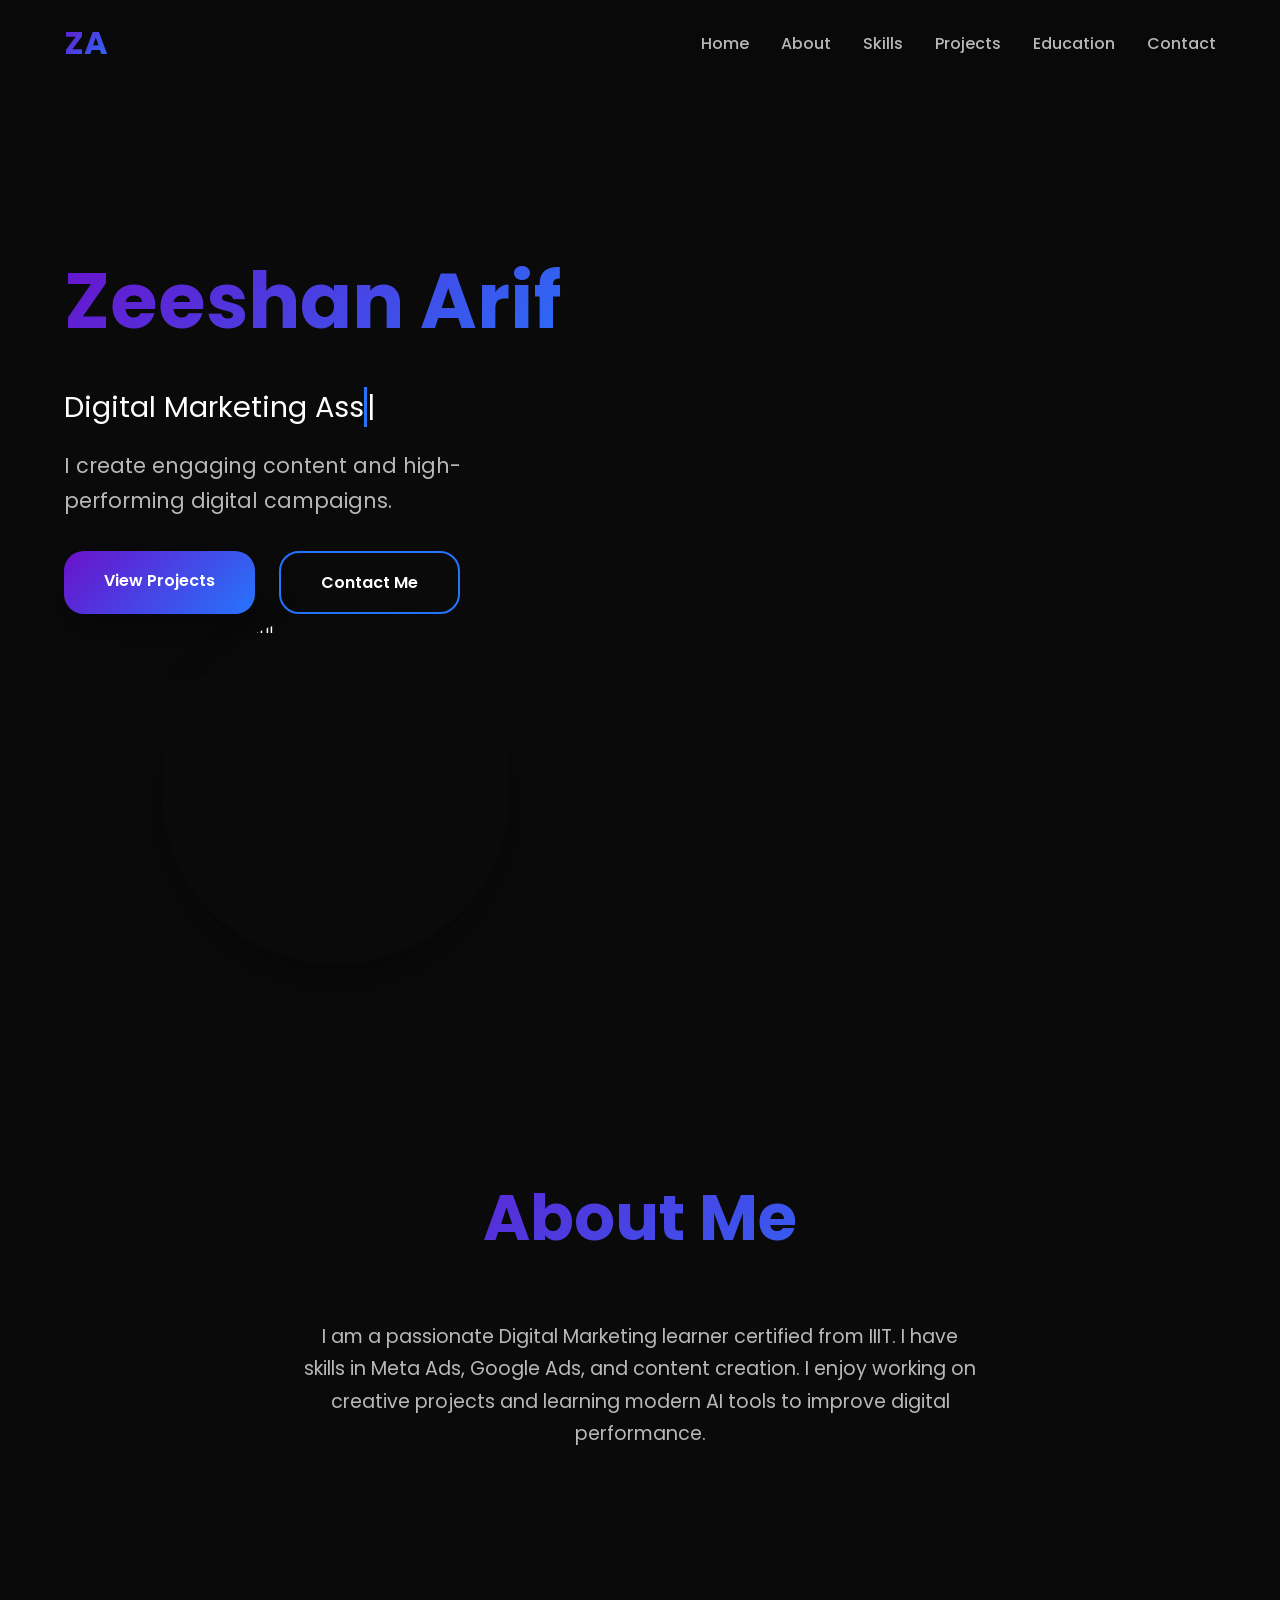
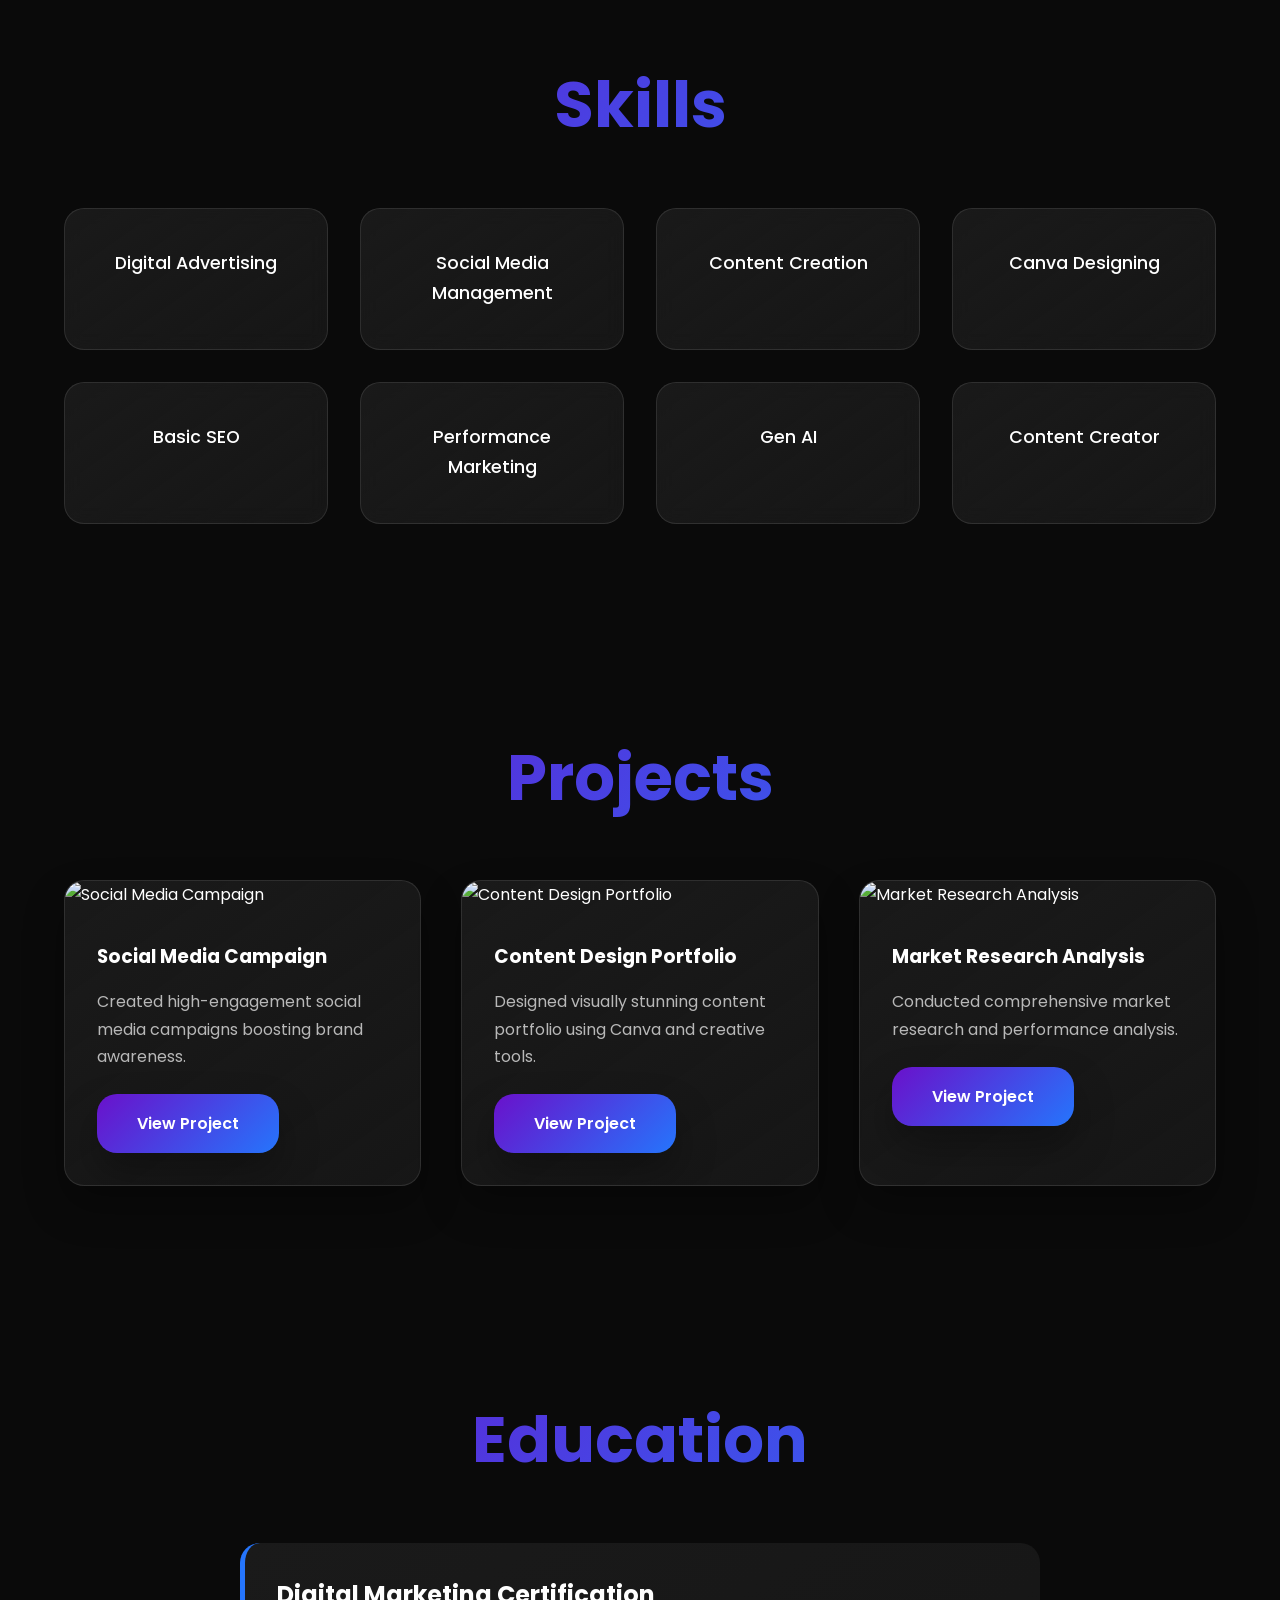
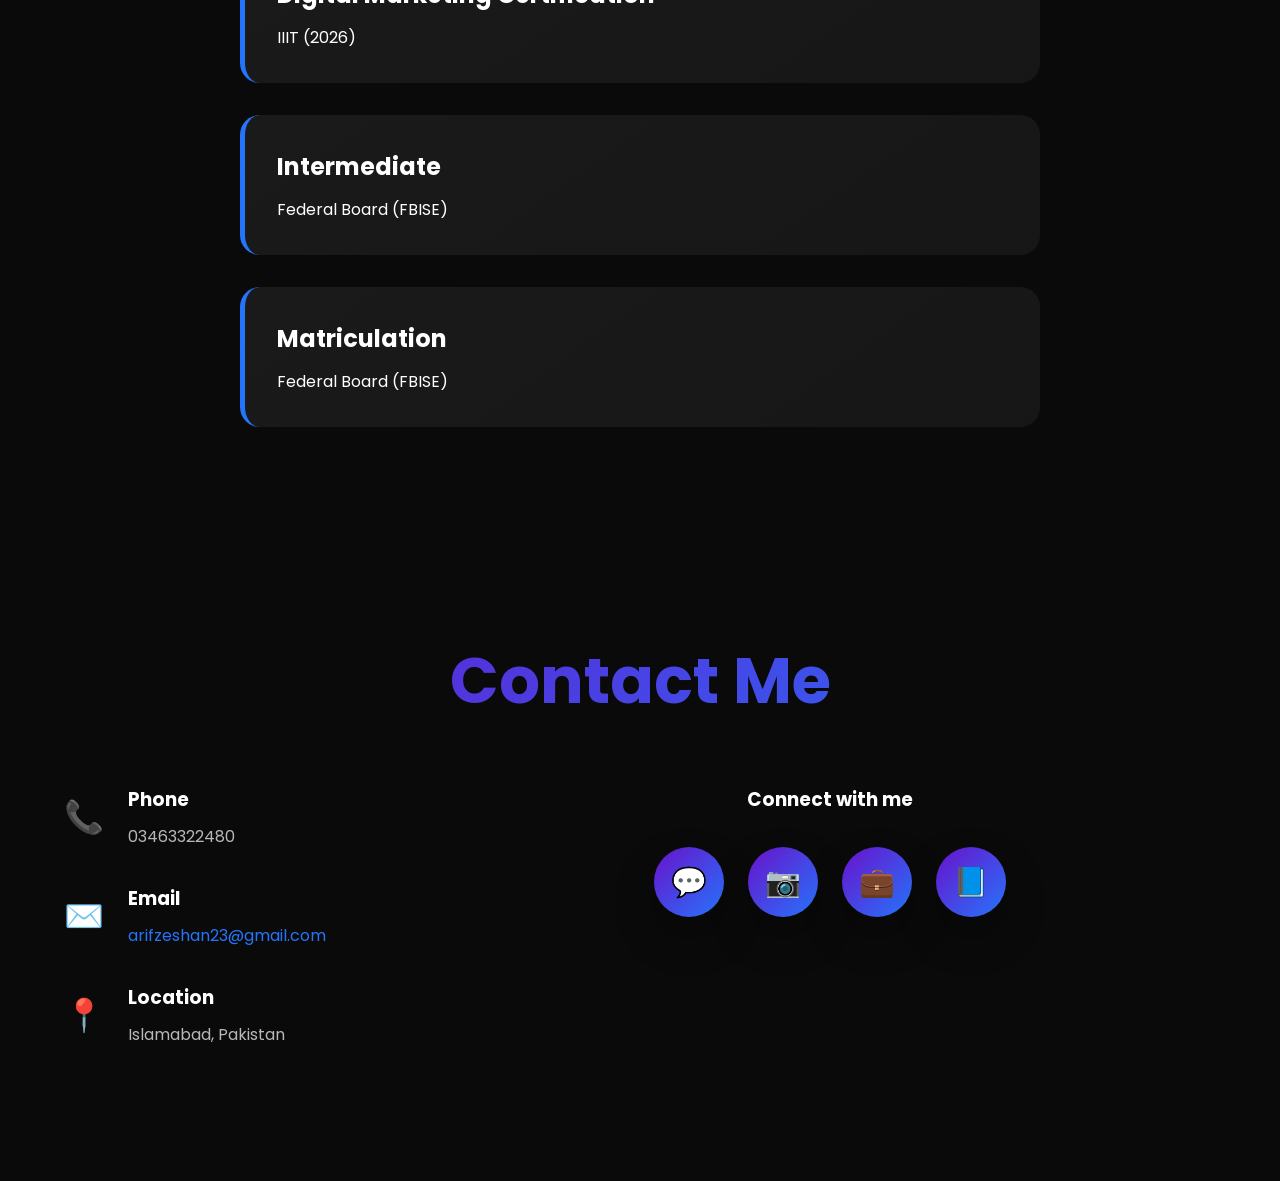
==== index.html @ dc016f08 "zeshan arif" ====
<!DOCTYPE html>
<html lang="en">
<head>
    <meta charset="UTF-8">
    <meta name="viewport" content="width=device-width, initial-scale=1.0">
    <title>Zeeshan Arif - Digital Marketing Associate | Portfolio</title>
    <link rel="stylesheet" href="style.css">
    <link href="https://fonts.googleapis.com/css2?family=Poppins:wght@300;400;500;600;700&amp;display=swap" rel="stylesheet">
</head>
<body>
    <!-- Loading Screen -->
    <div id="loading" class="loading">
        <div class="spinner"></div>
    </div>

    <!-- Scroll to Top Button -->
    <button id="scrollTop" class="scroll-top">
        <svg viewBox="0 0 24 24" fill="none" stroke="currentColor">
            <path d="m18 15-6-6-6 6"/>
        </svg>
    </button>

    <!-- Navbar -->
    <nav class="navbar">
        <div class="nav-container">
            <div class="nav-logo">ZA</div>
            <ul class="nav-menu">
                <li><a href="#hero" class="nav-link active">Home</a></li>
                <li><a href="#about" class="nav-link">About</a></li>
                <li><a href="#skills" class="nav-link">Skills</a></li>
                <li><a href="#projects" class="nav-link">Projects</a></li>
                <li><a href="#education" class="nav-link">Education</a></li>
                <li><a href="#contact" class="nav-link">Contact</a></li>
            </ul>
        </div>
    </nav>

    <!-- Hero Section -->
    <section id="hero" class="hero reveal">
        <div class="hero-container">
            <div class="hero-content">
                <h1 class="hero-title">Zeeshan Arif</h1>
                <p class="hero-subtitle typing"><span class="typed-text"></span><span class="cursor">|</span></p>
                <p class="hero-tagline">I create engaging content and high-performing digital campaigns.</p>
                <div class="hero-buttons">
                    <a href="#projects" class="btn btn-primary">View Projects</a>
                    <a href="#contact" class="btn btn-secondary">Contact Me</a>
                </div>
            </div>
            <div class="hero-image">
                <img src="profile.jpg" alt="Zeeshan Arif">
            </div>
        </div>
    </section>

    <!-- About Section -->
    <section id="about" class="about section reveal">
        <h2 class="section-title">About Me</h2>
        <p class="about-text">
            I am a passionate Digital Marketing learner certified from IIIT. I have skills in Meta Ads, Google Ads, and content creation. 
            I enjoy working on creative projects and learning modern AI tools to improve digital performance.
        </p>
    </section>

    <!-- Skills Section -->
    <section id="skills" class="skills section reveal">
        <h2 class="section-title">Skills</h2>
        <div class="skills-grid">
            <div class="skill-card">Digital Advertising</div>
            <div class="skill-card">Social Media Management</div>
            <div class="skill-card">Content Creation</div>
            <div class="skill-card">Canva Designing</div>
            <div class="skill-card">Basic SEO</div>
            <div class="skill-card">Performance Marketing</div>
            <div class="skill-card">Gen AI</div>
            <div class="skill-card">Content Creator</div>
        </div>
    </section>

    <!-- Projects Section -->
    <section id="projects" class="projects section reveal">
        <h2 class="section-title">Projects</h2>
        <div class="projects-grid">
            <div class="project-card">
                <div class="project-image">
                    <img src="https://images.unsplash.com/photo-1618005182386-a1d2e2b75317?ixlib=rb-4.0.3&amp;auto=format&amp;fit=crop&amp;w=400" alt="Social Media Campaign">
                </div>
                <div class="project-content">
                    <h3>Social Media Campaign</h3>
                    <p>Created high-engagement social media campaigns boosting brand awareness.</p>
                    <a href="#" class="btn btn-primary">View Project</a>
                </div>
            </div>
            <div class="project-card">
                <div class="project-image">
                    <img src="https://images.unsplash.com/photo-1469362102473-8622cfb973cd?ixlib=rb-4.0.3&amp;auto=format&amp;fit=crop&amp;w=400" alt="Content Design Portfolio">
                </div>
                <div class="project-content">
                    <h3>Content Design Portfolio</h3>
                    <p>Designed visually stunning content portfolio using Canva and creative tools.</p>
                    <a href="#" class="btn btn-primary">View Project</a>
                </div>
            </div>
            <div class="project-card">
                <div class="project-image">
                    <img src="https://images.unsplash.com/photo-1559757148-5c350d0d3c56?ixlib=rb-4.0.3&amp;auto=format&amp;fit=crop&amp;w=400" alt="Market Research Analysis">
                </div>
                <div class="project-content">
                    <h3>Market Research Analysis</h3>
                    <p>Conducted comprehensive market research and performance analysis.</p>
                    <a href="#" class="btn btn-primary">View Project</a>
                </div>
            </div>
        </div>
    </section>

    <!-- Education Section -->
    <section id="education" class="education section reveal">
        <h2 class="section-title">Education</h2>
        <div class="education-list">
            <div class="education-item">
                <h3>Digital Marketing Certification</h3>
                <p>IIIT (2026)</p>
            </div>
            <div class="education-item">
                <h3>Intermediate</h3>
                <p>Federal Board (FBISE)</p>
            </div>
            <div class="education-item">
                <h3>Matriculation</h3>
                <p>Federal Board (FBISE)</p>
            </div>
        </div>
    </section>

    <!-- Contact Section -->
    <section id="contact" class="contact section reveal">
        <h2 class="section-title">Contact Me</h2>
        <div class="contact-container">
            <div class="contact-info">
                <div class="contact-item">
                    <span class="icon">📞</span>
                    <div>
                        <h3>Phone</h3>
                        <p>03463322480</p>
                    </div>
                </div>
                <div class="contact-item">
                    <span class="icon">✉️</span>
                    <div>
                        <h3>Email</h3>
                        <p><a href="mailto:arifzeshan23@gmail.com">arifzeshan23@gmail.com</a></p>
                    </div>
                </div>
                <div class="contact-item">
                    <span class="icon">📍</span>
                    <div>
                        <h3>Location</h3>
                        <p>Islamabad, Pakistan</p>
                    </div>
                </div>
            </div>
            <div class="social-links">
                <h3>Connect with me</h3>
                <div class="social-icons">
                    <a href="https://wa.me/923463322480" class="social-icon" target="_blank">💬</a>
                    <a href="https://www.instagram.com/zeeshan_arif_082/" class="social-icon" target="_blank">📷</a>
                    <a href="https://www.linkedin.com/in/zeeshan-arif-75b2443a9/" class="social-icon" target="_blank">💼</a>
                    <a href="https://www.facebook.com/" class="social-icon" target="_blank">📘</a>
                </div>
            </div>
        </div>
    </section>

    <script src="script.js"></script>
</body>
</html>
---- style.css ----
/* style.css - Modern Portfolio Styles */

/* CSS Variables */
:root {
  --primary-gradient: linear-gradient(135deg, #6a11cb 0%, #2575fc 100%);
  --secondary-gradient: linear-gradient(135deg, #667eea 0%, #764ba2 100%);
  --dark-bg: #0a0a0a;
  --light-bg: #1a1a1a;
  --text-primary: #ffffff;
  --text-secondary: #b8b8b8;
  --accent: #2575fc;
  --shadow: 0 20px 40px rgba(0,0,0,0.3);
  --shadow-hover: 0 30px 60px rgba(0,0,0,0.4);
  --border-radius: 20px;
  --transition: all 0.4s cubic-bezier(0.175, 0.885, 0.32, 1.275);
}

/* Reset & Base */
* {
  margin: 0;
  padding: 0;
  box-sizing: border-box;
}

body {
  font-family: 'Poppins', sans-serif;
  background: var(--dark-bg);
  color: var(--text-primary);
  line-height: 1.7;
  overflow-x: hidden;
}

section {
  padding: 100px 5%;
  max-width: 1400px;
  margin: 0 auto;
}

.section-title {
  font-size: clamp(2.5rem, 5vw, 4rem);
  text-align: center;
  margin-bottom: 3rem;
  background: var(--primary-gradient);
  -webkit-background-clip: text;
  -webkit-text-fill-color: transparent;
  background-clip: text;
}

/* Loading Screen */
.loading {
  position: fixed;
  top: 0;
  left: 0;
  width: 100%;
  height: 100vh;
  background: var(--primary-gradient);
  display: flex;
  align-items: center;
  justify-content: center;
  z-index: 9999;
  transition: opacity 0.8s ease, visibility 0.8s ease;
}

.spinner {
  width: 60px;
  height: 60px;
  border: 4px solid rgba(255,255,255,0.3);
  border-top: 4px solid var(--text-primary);
  border-radius: 50%;
  animation: spin 1s linear infinite;
}

@keyframes spin {
  0% { transform: rotate(0deg); }
  100% { transform: rotate(360deg); }
}

/* Scroll Top Button */
.scroll-top {
  position: fixed;
  bottom: 30px;
  right: 30px;
  width: 60px;
  height: 60px;
  background: var(--primary-gradient);
  border: none;
  border-radius: 50%;
  color: white;
  font-size: 1.2rem;
  cursor: pointer;
  opacity: 0;
  visibility: hidden;
  transition: var(--transition);
  z-index: 1000;
  box-shadow: var(--shadow);
}

.scroll-top.show {
  opacity: 1;
  visibility: visible;
}

.scroll-top:hover {
  transform: translateY(-5px) scale(1.1);
  box-shadow: var(--shadow-hover);
}

/* Navbar */
.navbar {
  position: sticky;
  top: 0;
  background: rgba(10,10,10,0.95);
  backdrop-filter: blur(20px);
  z-index: 1000;
  padding: 1rem 5%;
  transition: var(--transition);
}

.nav-container {
  max-width: 1400px;
  margin: 0 auto;
  display: flex;
  justify-content: space-between;
  align-items: center;
}

.nav-logo {
  font-size: 2rem;
  font-weight: 700;
  background: var(--primary-gradient);
  -webkit-background-clip: text;
  -webkit-text-fill-color: transparent;
  background-clip: text;
}

.nav-menu {
  display: flex;
  list-style: none;
  gap: 2rem;
}

.nav-link {
  color: var(--text-secondary);
  text-decoration: none;
  font-weight: 500;
  position: relative;
  transition: var(--transition);
  padding-bottom: 0.5rem;
}

.nav-link:hover,
.nav-link.active {
  color: var(--text-primary);
}

.nav-link.active::after,
.nav-link:hover::after {
  content: '';
  position: absolute;
  bottom: 0;
  left: 0;
  width: 100%;
  height: 3px;
  background: var(--primary-gradient);
}

/* Hero Section */
.hero {
  min-height: 100vh;
  display: grid;
  grid-template-columns: 1fr 1fr;
  gap: 4rem;
  align-items: center;
  padding: 150px 5% 100px;
}

.hero-content h1 {
  font-size: clamp(3rem, 6vw, 5rem);
  margin-bottom: 1rem;
  background: var(--primary-gradient);
  -webkit-background-clip: text;
  -webkit-text-fill-color: transparent;
  background-clip: text;
}

.hero-subtitle {
  font-size: clamp(1.2rem, 3vw, 1.8rem);
  margin-bottom: 1rem;
  font-weight: 400;
  min-height: 2.5rem;
  overflow: hidden;
}

.typed-text {
  border-right: 3px solid var(--accent);
}

.cursor {
  animation: blink 1s infinite;
}

@keyframes blink {
  0%, 50% { opacity: 1; }
  51%, 100% { opacity: 0; }
}

@keyframes typing {
  from { width: 0; }
  to { width: 100%; }
}

.hero-tagline {
  font-size: 1.3rem;
  color: var(--text-secondary);
  margin-bottom: 2rem;
  max-width: 500px;
}

.hero-buttons {
  display: flex;
  gap: 1.5rem;
  flex-wrap: wrap;
}

.btn {
  padding: 1rem 2.5rem;
  text-decoration: none;
  border-radius: var(--border-radius);
  font-weight: 600;
  transition: var(--transition);
  display: inline-block;
  text-align: center;
}

.btn-primary {
  background: var(--primary-gradient);
  color: white;
  box-shadow: var(--shadow);
}

.btn-secondary {
  background: transparent;
  color: var(--text-primary);
  border: 2px solid var(--accent);
}

.btn:hover {
  transform: translateY(-3px);
  box-shadow: var(--shadow-hover);
}

.hero-image {
  display: flex;
  justify-content: center;
}

.hero-image img {
  width: 350px;
  height: 350px;
  object-fit: cover;
  border-radius: 50%;
  box-shadow: var(--shadow);
  animation: float 6s ease-in-out infinite;
}

@keyframes float {
  0%, 100% { transform: translateY(0px); }
  50% { transform: translateY(-20px); }
}

/* About */
.about {
  text-align: center;
  max-width: 800px;
  margin: 0 auto;
}

.about-text {
  font-size: 1.2rem;
  color: var(--text-secondary);
}

/* Skills */
.skills-grid {
  display: grid;
  grid-template-columns: repeat(auto-fit, minmax(250px, 1fr));
  gap: 2rem;
  margin-top: 3rem;
}

.skill-card {
  background: linear-gradient(145deg, var(--light-bg), rgba(255,255,255,0.05));
  padding: 2.5rem 2rem;
  text-align: center;
  border-radius: var(--border-radius);
  backdrop-filter: blur(10px);
  border: 1px solid rgba(255,255,255,0.1);
  transition: var(--transition);
  font-size: 1.1rem;
  font-weight: 500;
}

.skill-card:hover {
  transform: translateY(-10px) scale(1.05);
  background: var(--primary-gradient);
  color: white;
  box-shadow: var(--shadow-hover);
}

/* Projects */
.projects-grid {
  display: grid;
  grid-template-columns: repeat(auto-fit, minmax(350px, 1fr));
  gap: 2.5rem;
  margin-top: 3rem;
}

.project-card {
  background: linear-gradient(145deg, var(--light-bg), rgba(255,255,255,0.05));
  border-radius: var(--border-radius);
  overflow: hidden;
  box-shadow: var(--shadow);
  transition: var(--transition);
  border: 1px solid rgba(255,255,255,0.1);
}

.project-card:hover {
  transform: translateY(-15px);
  box-shadow: var(--shadow-hover);
}

.project-image img {
  width: 100%;
  height: 250px;
  object-fit: cover;
  transition: var(--transition);
}

.project-card:hover .project-image img {
  transform: scale(1.1);
}

.project-content {
  padding: 2rem;
}

.project-content h3 {
  margin-bottom: 1rem;
  color: var(--text-primary);
}

.project-content p {
  color: var(--text-secondary);
  margin-bottom: 1.5rem;
}

/* Education */
.education-list {
  max-width: 800px;
  margin: 3rem auto 0;
  display: grid;
  gap: 2rem;
}

.education-item {
  background: linear-gradient(145deg, var(--light-bg), rgba(255,255,255,0.05));
  padding: 2rem;
  border-radius: var(--border-radius);
  border-left: 5px solid var(--accent);
  transition: var(--transition);
}

.education-item:hover {
  transform: translateX(20px);
  box-shadow: var(--shadow);
}

.education-item h3 {
  font-size: 1.5rem;
  margin-bottom: 0.5rem;
}

/* Contact */
.contact-container {
  display: grid;
  grid-template-columns: 1fr 1fr;
  gap: 4rem;
  margin-top: 3rem;
  max-width: 1000px;
}

.contact-item {
  display: flex;
  gap: 1.5rem;
  margin-bottom: 2rem;
  align-items: center;
}

.contact-item .icon {
  font-size: 2rem;
}

.contact-item h3 {
  margin-bottom: 0.5rem;
  color: var(--text-primary);
}

.contact-item p {
  color: var(--text-secondary);
}

.contact-item a {
  color: var(--accent);
  text-decoration: none;
}

.social-links h3 {
  margin-bottom: 2rem;
  text-align: center;
}

.social-icons {
  display: flex;
  gap: 1.5rem;
  justify-content: center;
  flex-wrap: wrap;
}

.social-icon {
  width: 70px;
  height: 70px;
  background: var(--primary-gradient);
  border-radius: 50%;
  display: flex;
  align-items: center;
  justify-content: center;
  font-size: 1.8rem;
  text-decoration: none;
  color: white;
  transition: var(--transition);
  box-shadow: var(--shadow);
}

.social-icon:hover {
  transform: translateY(-8px) rotate(10deg) scale(1.1);
  box-shadow: var(--shadow-hover);
}

/* Reveal Animation */
.reveal {
  opacity: 0;
  transform: translateY(50px);
  transition: var(--transition);
}

.reveal.active {
  opacity: 1;
  transform: translateY(0);
}

/* Responsive Design */
@media (max-width: 1024px) {
  .hero {
    grid-template-columns: 1fr;
    text-align: center;
  }
  
  .hero-image img {
    width: 300px;
    height: 300px;
  }
}

@media (max-width: 768px) {
  section {
    padding: 80px 5%;
  }
  
  .navbar {
    padding: 1rem;
  }
  
  .nav-menu {
    gap: 1rem;
  }
  
  .hero-buttons {
    flex-direction: column;
    align-items: center;
  }
  
  .contact-container {
    grid-template-columns: 1fr;
    gap: 2rem;
  }
}

@media (max-width: 480px) {
  .nav-menu {
    flex-direction: column;
    gap: 1rem;
    position: absolute;
    top: 100%;
    left: 0;
    width: 100%;
    background: var(--dark-bg);
    padding: 1rem;
    display: none;
  }
  
  /* Add hamburger toggle in JS if needed */
}
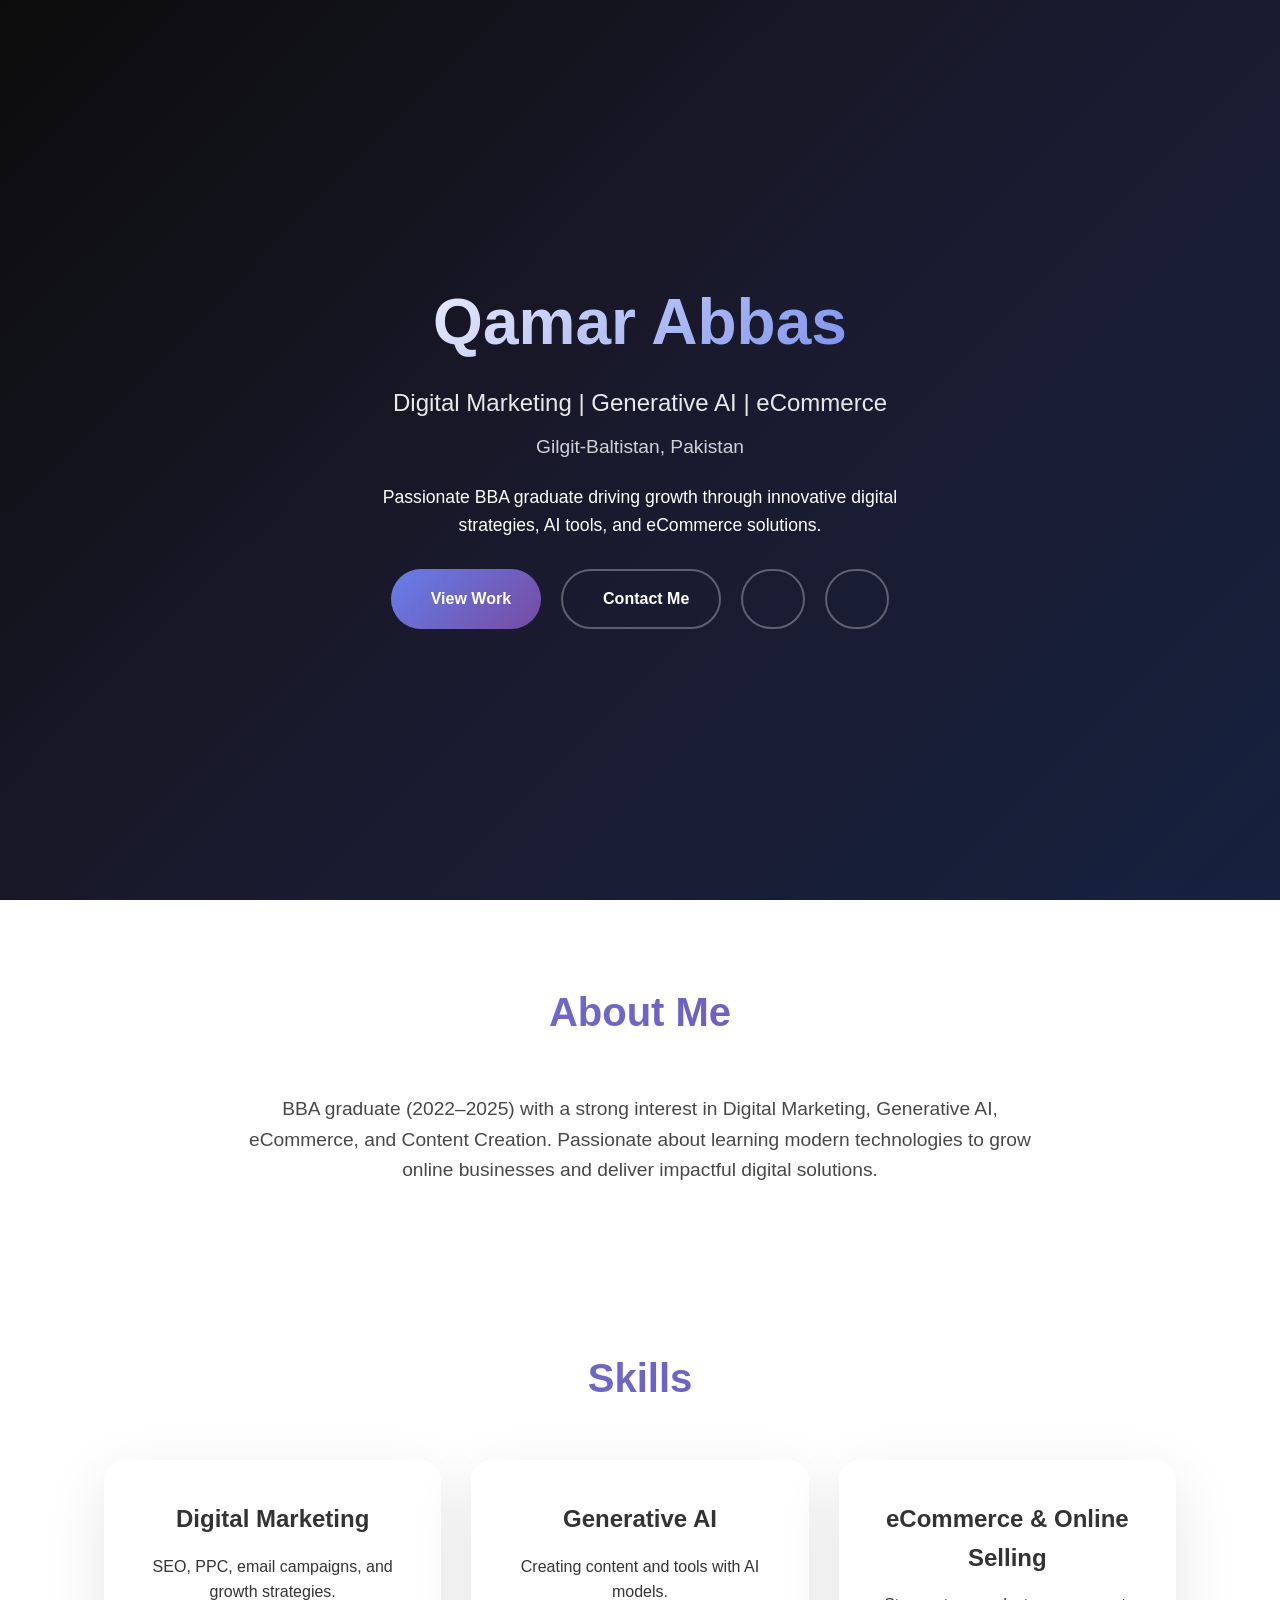
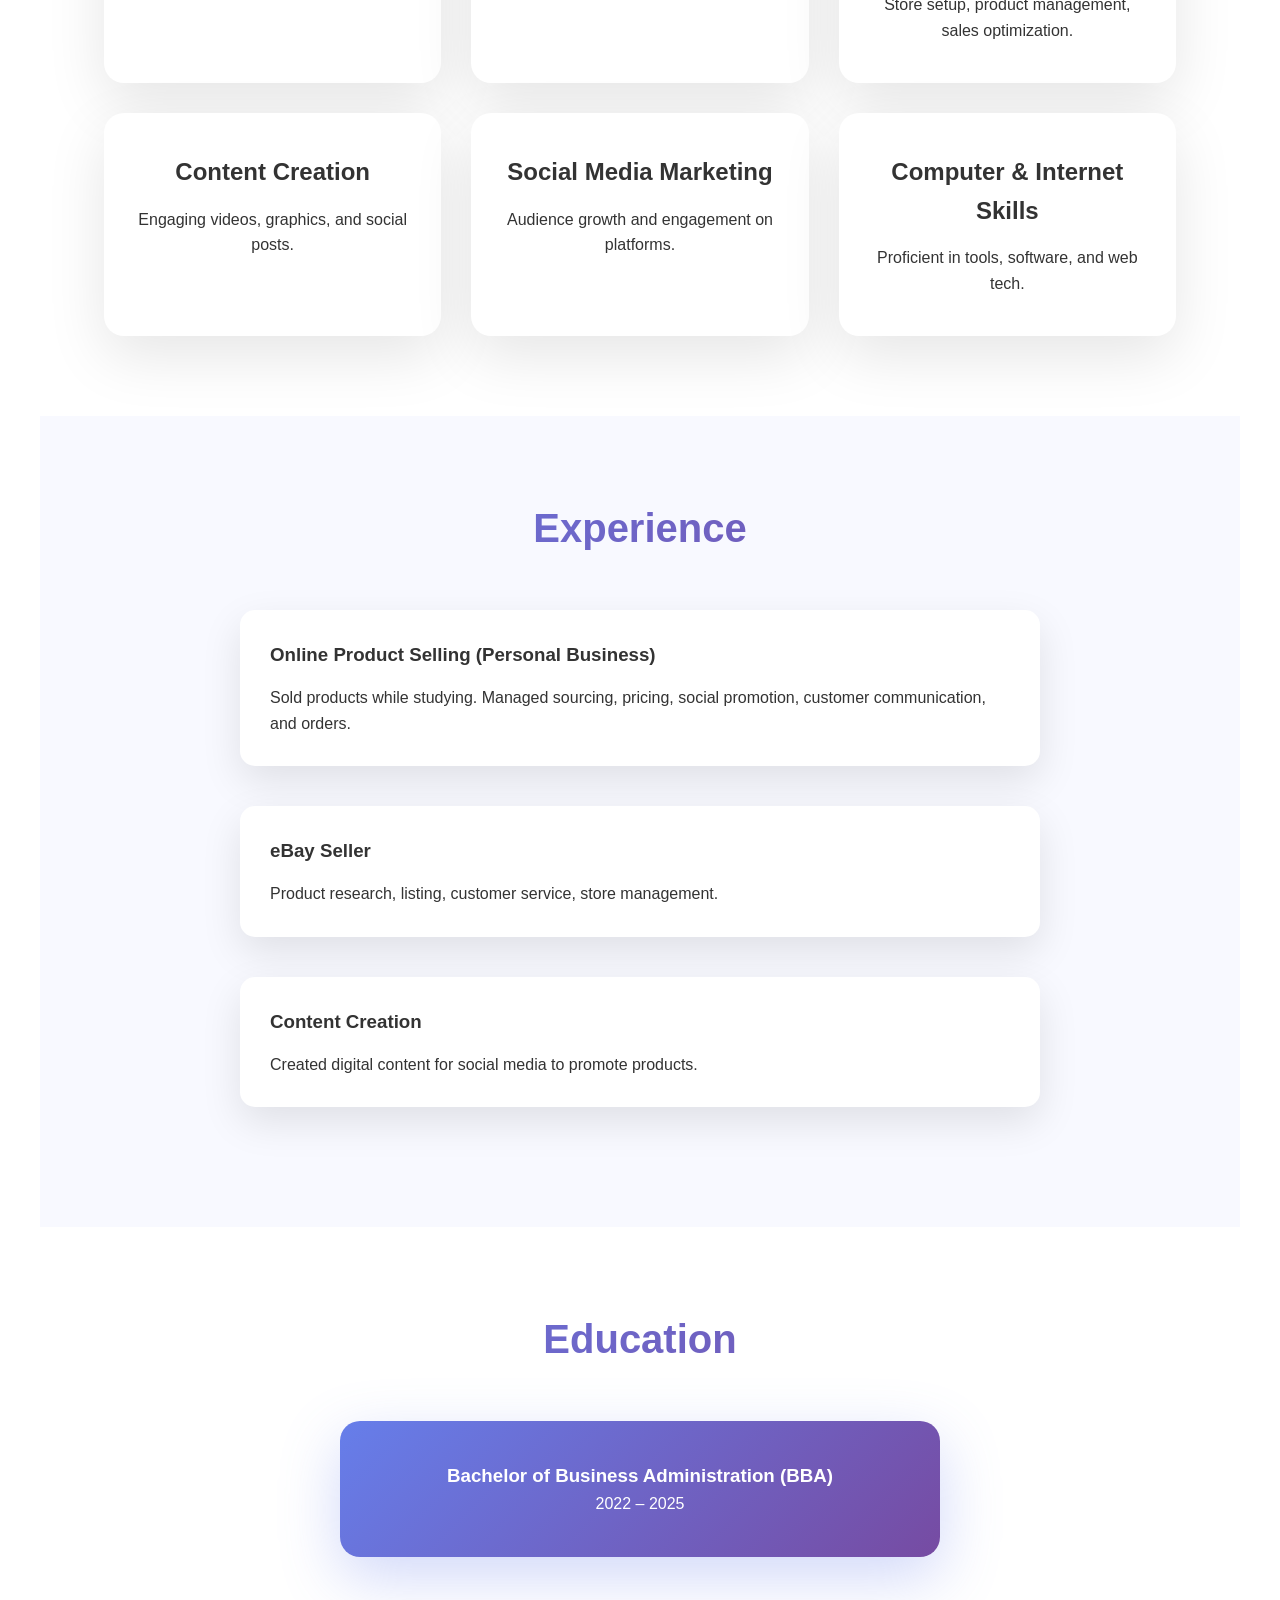
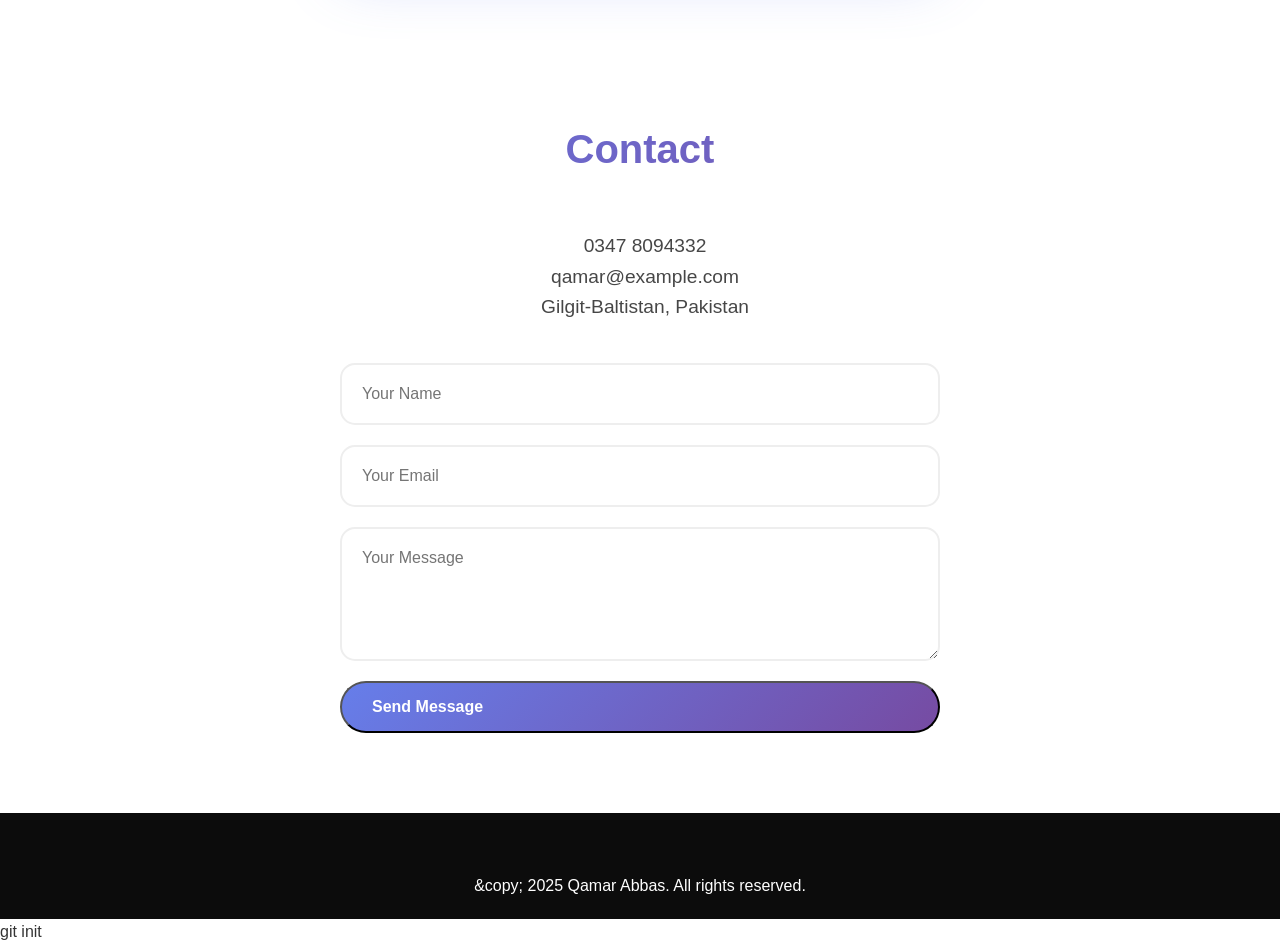
==== commit 6271f62d: "qamar" ====
--- a/index.html
+++ b/index.html
@@ -1,178 +1,143 @@
 <!DOCTYPE html>
-<html lang="en">
-<head>
-    <meta charset="UTF-8">
+<!-- saved from url=(0087)file:///C:/Users/lenovo/Documents/Python%20Programing%202/blackbox/portfolio/index.html -->
+<html lang="en"><head><meta http-equiv="Content-Type" content="text/html; charset=UTF-8">
+    
     <meta name="viewport" content="width=device-width, initial-scale=1.0">
-    <title>Zeeshan Arif - Digital Marketing Associate | Portfolio</title>
-    <link rel="stylesheet" href="style.css">
-    <link href="https://fonts.googleapis.com/css2?family=Poppins:wght@300;400;500;600;700&amp;display=swap" rel="stylesheet">
-</head>
-<body>
-    <!-- Loading Screen -->
-    <div id="loading" class="loading">
-        <div class="spinner"></div>
-    </div>
+    <title>Qamar Abbas - Digital Marketing | Generative AI | eCommerce</title>
+    <link rel="stylesheet" href="./1 portfolio_files/all.min.css">
+    <link rel="stylesheet" href="./1 portfolio_files/styles.css">
+    <link href="styles.css" rel="stylesheet">
+<style>
+.dark-mode {
+    background: #0a0a0a;
+    color: #e0e0e0;
+}
+.dark-mode .section {
+    background: #111;
+}
+.dark-mode .skill-card,
+.dark-mode .timeline-item {
+    background: #1a1a1a;
+    color: #e0e0e0;
+}
+</style></head>
+<body class="">
+    <!-- Hero Section -->
+    <section id="hero" class="hero">
+        <div class="hero-content" style="opacity: 1;">
+            <h1 class="hero-title">Qamar Abbas</h1>
+            <p class="hero-subtitle">Digital Marketing | Generative AI | eCommerce</p>
+            <p class="hero-location"><i class="fas fa-map-marker-alt"></i> Gilgit-Baltistan, Pakistan</p>
+            <p class="hero-intro">Passionate BBA graduate driving growth through innovative digital strategies, AI tools, and eCommerce solutions.</p>
+            <div class="hero-buttons">
+                <a href="file:///C:/Users/lenovo/Documents/Python%20Programing%202/blackbox/portfolio/index.html#work" class="btn btn-primary"><i class="fas fa-briefcase"></i> View Work</a>
+                <a href="file:///C:/Users/lenovo/Documents/Python%20Programing%202/blackbox/portfolio/index.html#contact" class="btn btn-secondary"><i class="fas fa-envelope"></i> Contact Me</a>
+            <button class="btn btn-secondary theme-toggle"><i class="fas fa-moon"></i></button></div>
+        </div>
+        <div class="hero-bg" style="transform: translateY(1203.67px);"></div>
+    </section>
 
-    <!-- Scroll to Top Button -->
-    <button id="scrollTop" class="scroll-top">
-        <svg viewBox="0 0 24 24" fill="none" stroke="currentColor">
-            <path d="m18 15-6-6-6 6"/>
-        </svg>
-    </button>
+    <!-- About Section -->
+    <section id="about" class="section">
+        <h2 class="section-title">About Me</h2>
+        <p class="about-text">
+            BBA graduate (2022–2025) with a strong interest in Digital Marketing, Generative AI, eCommerce, and Content Creation. 
+            Passionate about learning modern technologies to grow online businesses and deliver impactful digital solutions.
+        </p>
+    </section>
 
-    <!-- Navbar -->
-    <nav class="navbar">
-        <div class="nav-container">
-            <div class="nav-logo">ZA</div>
-            <ul class="nav-menu">
-                <li><a href="#hero" class="nav-link active">Home</a></li>
-                <li><a href="#about" class="nav-link">About</a></li>
-                <li><a href="#skills" class="nav-link">Skills</a></li>
-                <li><a href="#projects" class="nav-link">Projects</a></li>
-                <li><a href="#education" class="nav-link">Education</a></li>
-                <li><a href="#contact" class="nav-link">Contact</a></li>
-            </ul>
-        </div>
-    </nav>
-
-    <!-- Hero Section -->
-    <section id="hero" class="hero reveal">
-        <div class="hero-container">
-            <div class="hero-content">
-                <h1 class="hero-title">Zeeshan Arif</h1>
-                <p class="hero-subtitle typing"><span class="typed-text"></span><span class="cursor">|</span></p>
-                <p class="hero-tagline">I create engaging content and high-performing digital campaigns.</p>
-                <div class="hero-buttons">
-                    <a href="#projects" class="btn btn-primary">View Projects</a>
-                    <a href="#contact" class="btn btn-secondary">Contact Me</a>
-                </div>
+    <!-- Skills Section -->
+    <section id="skills" class="section">
+        <h2 class="section-title">Skills</h2>
+        <div class="skills-grid">
+            <div class="skill-card" style="opacity: 1; transform: translateY(0px); transition: opacity 0.6s, transform 0.6s;">
+                <i class="fas fa-bullhorn"></i>
+                <h3>Digital Marketing</h3>
+                <p>SEO, PPC, email campaigns, and growth strategies.</p>
             </div>
-            <div class="hero-image">
-                <img src="profile.jpg" alt="Zeeshan Arif">
+            <div class="skill-card" style="opacity: 1; transform: translateY(0px); transition: opacity 0.6s, transform 0.6s;">
+                <i class="fas fa-robot"></i>
+                <h3>Generative AI</h3>
+                <p>Creating content and tools with AI models.</p>
+            </div>
+            <div class="skill-card" style="opacity: 1; transform: translateY(0px); transition: opacity 0.6s, transform 0.6s;">
+                <i class="fas fa-shopping-cart"></i>
+                <h3>eCommerce &amp; Online Selling</h3>
+                <p>Store setup, product management, sales optimization.</p>
+            </div>
+            <div class="skill-card" style="opacity: 1; transform: translateY(0px); transition: opacity 0.6s, transform 0.6s;">
+                <i class="fas fa-pen-fancy"></i>
+                <h3>Content Creation</h3>
+                <p>Engaging videos, graphics, and social posts.</p>
+            </div>
+            <div class="skill-card" style="opacity: 1; transform: translateY(0px); transition: opacity 0.6s, transform 0.6s;">
+                <i class="fas fa-share-alt"></i>
+                <h3>Social Media Marketing</h3>
+                <p>Audience growth and engagement on platforms.</p>
+            </div>
+            <div class="skill-card" style="opacity: 1; transform: translateY(0px); transition: opacity 0.6s, transform 0.6s;">
+                <i class="fas fa-laptop"></i>
+                <h3>Computer &amp; Internet Skills</h3>
+                <p>Proficient in tools, software, and web tech.</p>
             </div>
         </div>
     </section>
 
-    <!-- About Section -->
-    <section id="about" class="about section reveal">
-        <h2 class="section-title">About Me</h2>
-        <p class="about-text">
-            I am a passionate Digital Marketing learner certified from IIIT. I have skills in Meta Ads, Google Ads, and content creation. 
-            I enjoy working on creative projects and learning modern AI tools to improve digital performance.
-        </p>
-    </section>
-
-    <!-- Skills Section -->
-    <section id="skills" class="skills section reveal">
-        <h2 class="section-title">Skills</h2>
-        <div class="skills-grid">
-            <div class="skill-card">Digital Advertising</div>
-            <div class="skill-card">Social Media Management</div>
-            <div class="skill-card">Content Creation</div>
-            <div class="skill-card">Canva Designing</div>
-            <div class="skill-card">Basic SEO</div>
-            <div class="skill-card">Performance Marketing</div>
-            <div class="skill-card">Gen AI</div>
-            <div class="skill-card">Content Creator</div>
-        </div>
-    </section>
-
-    <!-- Projects Section -->
-    <section id="projects" class="projects section reveal">
-        <h2 class="section-title">Projects</h2>
-        <div class="projects-grid">
-            <div class="project-card">
-                <div class="project-image">
-                    <img src="https://images.unsplash.com/photo-1618005182386-a1d2e2b75317?ixlib=rb-4.0.3&amp;auto=format&amp;fit=crop&amp;w=400" alt="Social Media Campaign">
-                </div>
-                <div class="project-content">
-                    <h3>Social Media Campaign</h3>
-                    <p>Created high-engagement social media campaigns boosting brand awareness.</p>
-                    <a href="#" class="btn btn-primary">View Project</a>
-                </div>
+    <!-- Experience Section -->
+    <section id="work" class="section">
+        <h2 class="section-title">Experience</h2>
+        <div class="timeline">
+            <div class="timeline-item" style="opacity: 1; transform: translateY(0px); transition: opacity 0.6s, transform 0.6s;">
+                <h3>Online Product Selling (Personal Business)</h3>
+                <p>Sold products while studying. Managed sourcing, pricing, social promotion, customer communication, and orders.</p>
             </div>
-            <div class="project-card">
-                <div class="project-image">
-                    <img src="https://images.unsplash.com/photo-1469362102473-8622cfb973cd?ixlib=rb-4.0.3&amp;auto=format&amp;fit=crop&amp;w=400" alt="Content Design Portfolio">
-                </div>
-                <div class="project-content">
-                    <h3>Content Design Portfolio</h3>
-                    <p>Designed visually stunning content portfolio using Canva and creative tools.</p>
-                    <a href="#" class="btn btn-primary">View Project</a>
-                </div>
+            <div class="timeline-item" style="opacity: 1; transform: translateY(0px); transition: opacity 0.6s, transform 0.6s;">
+                <h3>eBay Seller</h3>
+                <p>Product research, listing, customer service, store management.</p>
             </div>
-            <div class="project-card">
-                <div class="project-image">
-                    <img src="https://images.unsplash.com/photo-1559757148-5c350d0d3c56?ixlib=rb-4.0.3&amp;auto=format&amp;fit=crop&amp;w=400" alt="Market Research Analysis">
-                </div>
-                <div class="project-content">
-                    <h3>Market Research Analysis</h3>
-                    <p>Conducted comprehensive market research and performance analysis.</p>
-                    <a href="#" class="btn btn-primary">View Project</a>
-                </div>
+            <div class="timeline-item" style="opacity: 1; transform: translateY(0px); transition: opacity 0.6s, transform 0.6s;">
+                <h3>Content Creation</h3>
+                <p>Created digital content for social media to promote products.</p>
             </div>
         </div>
     </section>
 
     <!-- Education Section -->
-    <section id="education" class="education section reveal">
+    <section id="education" class="section">
         <h2 class="section-title">Education</h2>
-        <div class="education-list">
-            <div class="education-item">
-                <h3>Digital Marketing Certification</h3>
-                <p>IIIT (2026)</p>
-            </div>
-            <div class="education-item">
-                <h3>Intermediate</h3>
-                <p>Federal Board (FBISE)</p>
-            </div>
-            <div class="education-item">
-                <h3>Matriculation</h3>
-                <p>Federal Board (FBISE)</p>
-            </div>
+        <div class="education-card">
+            <h3>Bachelor of Business Administration (BBA)</h3>
+            <p>2022 – 2025</p>
         </div>
     </section>
 
     <!-- Contact Section -->
-    <section id="contact" class="contact section reveal">
-        <h2 class="section-title">Contact Me</h2>
-        <div class="contact-container">
-            <div class="contact-info">
-                <div class="contact-item">
-                    <span class="icon">📞</span>
-                    <div>
-                        <h3>Phone</h3>
-                        <p>03463322480</p>
-                    </div>
-                </div>
-                <div class="contact-item">
-                    <span class="icon">✉️</span>
-                    <div>
-                        <h3>Email</h3>
-                        <p><a href="mailto:arifzeshan23@gmail.com">arifzeshan23@gmail.com</a></p>
-                    </div>
-                </div>
-                <div class="contact-item">
-                    <span class="icon">📍</span>
-                    <div>
-                        <h3>Location</h3>
-                        <p>Islamabad, Pakistan</p>
-                    </div>
-                </div>
-            </div>
-            <div class="social-links">
-                <h3>Connect with me</h3>
-                <div class="social-icons">
-                    <a href="https://wa.me/923463322480" class="social-icon" target="_blank">💬</a>
-                    <a href="https://www.instagram.com/zeeshan_arif_082/" class="social-icon" target="_blank">📷</a>
-                    <a href="https://www.linkedin.com/in/zeeshan-arif-75b2443a9/" class="social-icon" target="_blank">💼</a>
-                    <a href="https://www.facebook.com/" class="social-icon" target="_blank">📘</a>
-                </div>
-            </div>
-        </div>
+    <section id="contact" class="section">
+        <h2 class="section-title">Contact</h2>
+        <p class="contact-info">
+            <i class="fas fa-phone"></i> 0347 8094332<br>
+            <i class="fas fa-envelope"></i> qamar@example.com<br>
+            <i class="fas fa-map-marker-alt"></i> Gilgit-Baltistan, Pakistan
+        </p>
+        <form class="contact-form">
+            <input type="text" placeholder="Your Name" required="">
+            <input type="email" placeholder="Your Email" required="">
+            <textarea placeholder="Your Message" rows="5" required=""></textarea>
+            <button type="submit" class="btn btn-primary">Send Message</button>
+        </form>
     </section>
 
+    <!-- Footer -->
+    <footer>
+        <div class="social-links">
+            <a href="file:///C:/Users/lenovo/Documents/Python%20Programing%202/blackbox/portfolio/index.html#"><i class="fab fa-linkedin"></i></a>
+            <a href="mailto:qamar@example.com"><i class="fas fa-envelope"></i></a>
+            <a href="tel:+923478094332"><i class="fas fa-phone"></i></a>
+        </div>
+        <p>&amp;copy; 2025 Qamar Abbas. All rights reserved.</p>
+    </footer>
+
     <script src="script.js"></script>
-</body>
-</html>
 
+
+</body></html>git init
--- a/styles.css
+++ b/styles.css
@@ -0,0 +1,337 @@
+* {
+    margin: 0;
+    padding: 0;
+    box-sizing: border-box;
+}
+
+body {
+    font-family: 'Poppins', sans-serif;
+    line-height: 1.6;
+    color: #333;
+    overflow-x: hidden;
+}
+
+.section {
+    padding: 80px 5%;
+    max-width: 1200px;
+    margin: 0 auto;
+}
+
+.section-title {
+    font-size: 2.5rem;
+    text-align: center;
+    margin-bottom: 50px;
+    background: linear-gradient(135deg, #667eea 0%, #764ba2 100%);
+    -webkit-background-clip: text;
+    -webkit-text-fill-color: transparent;
+    background-clip: text;
+}
+
+/* Hero Section */
+.hero {
+    height: 100vh;
+    display: flex;
+    align-items: center;
+    justify-content: center;
+    position: relative;
+    background: linear-gradient(135deg, #0c0c0c 0%, #1a1a2e 50%, #16213e 100%);
+    color: white;
+    overflow: hidden;
+}
+
+.hero-bg {
+    position: absolute;
+    top: 0;
+    left: 0;
+    width: 100%;
+    height: 100%;
+    background: url('https://images.unsplash.com/photo-1516321310764-9f3c2197810b?ixlib=rb-4.0.3&auto=format&fit=crop&w=2070&q=80') no-repeat center/cover;
+    opacity: 0.3;
+    z-index: -1;
+    animation: float 20s ease-in-out infinite;
+}
+
+@keyframes float {
+    0%, 100% { transform: translateY(0); }
+    50% { transform: translateY(-20px); }
+}
+
+.hero-content {
+    text-align: center;
+    z-index: 2;
+    max-width: 800px;
+    animation: fadeInUp 1s ease-out;
+}
+
+.hero-title {
+    font-size: 4rem;
+    font-weight: 700;
+    margin-bottom: 10px;
+    background: linear-gradient(135deg, #fff 0%, #667eea 100%);
+    -webkit-background-clip: text;
+    -webkit-text-fill-color: transparent;
+}
+
+.hero-subtitle {
+    font-size: 1.5rem;
+    margin-bottom: 10px;
+    opacity: 0.9;
+}
+
+.hero-location {
+    font-size: 1.2rem;
+    margin-bottom: 20px;
+    opacity: 0.8;
+}
+
+.hero-intro {
+    font-size: 1.1rem;
+    margin-bottom: 30px;
+    max-width: 600px;
+    margin-left: auto;
+    margin-right: auto;
+}
+
+.hero-buttons {
+    display: flex;
+    gap: 20px;
+    justify-content: center;
+    flex-wrap: wrap;
+}
+
+.btn {
+    padding: 15px 30px;
+    text-decoration: none;
+    border-radius: 50px;
+    font-weight: 600;
+    transition: all 0.3s ease;
+    display: inline-flex;
+    align-items: center;
+    gap: 10px;
+    font-size: 1rem;
+}
+
+.btn-primary {
+    background: linear-gradient(135deg, #667eea 0%, #764ba2 100%);
+    color: white;
+}
+
+.btn-primary:hover {
+    transform: translateY(-5px);
+    box-shadow: 0 20px 40px rgba(102, 126, 234, 0.4);
+}
+
+.btn-secondary {
+    background: transparent;
+    color: white;
+    border: 2px solid rgba(255,255,255,0.3);
+}
+
+.btn-secondary:hover {
+    background: white;
+    color: #333;
+    transform: translateY(-5px);
+}
+
+/* About */
+.about-text {
+    font-size: 1.2rem;
+    text-align: center;
+    max-width: 800px;
+    margin: 0 auto;
+    opacity: 0.9;
+}
+
+/* Skills */
+.skills-grid {
+    display: grid;
+    grid-template-columns: repeat(auto-fit, minmax(300px, 1fr));
+    gap: 30px;
+}
+
+.skill-card {
+    background: white;
+    padding: 40px 30px;
+    border-radius: 20px;
+    text-align: center;
+    box-shadow: 0 20px 60px rgba(0,0,0,0.1);
+    transition: all 0.4s ease;
+    opacity: 0;
+    transform: translateY(50px);
+}
+
+.skill-card:hover {
+    transform: translateY(-10px);
+    box-shadow: 0 30px 80px rgba(0,0,0,0.15);
+}
+
+.skill-card i {
+    font-size: 3rem;
+    color: #667eea;
+    margin-bottom: 20px;
+}
+
+.skill-card h3 {
+    font-size: 1.5rem;
+    margin-bottom: 15px;
+}
+
+/* Experience Timeline */
+#work {
+    background: #f8f9ff;
+}
+
+.timeline {
+    max-width: 800px;
+    margin: 0 auto;
+}
+
+.timeline-item {
+    background: white;
+    margin: 40px 0;
+    padding: 30px;
+    border-radius: 15px;
+    box-shadow: 0 15px 40px rgba(0,0,0,0.1);
+    position: relative;
+    opacity: 0;
+    transform: translateX(-50px);
+}
+
+.timeline-item:nth-child(even) {
+    transform: translateX(50px);
+}
+
+.timeline-item h3 {
+    color: #333;
+    margin-bottom: 15px;
+}
+
+/* Education */
+.education-card {
+    background: linear-gradient(135deg, #667eea 0%, #764ba2 100%);
+    color: white;
+    padding: 40px;
+    border-radius: 20px;
+    text-align: center;
+    max-width: 600px;
+    margin: 0 auto;
+    box-shadow: 0 20px 60px rgba(102, 126, 234, 0.3);
+}
+
+/* Contact */
+.contact-info {
+    text-align: center;
+    font-size: 1.2rem;
+    margin-bottom: 40px;
+    opacity: 0.9;
+}
+
+.contact-info i {
+    color: #667eea;
+    margin-right: 10px;
+}
+
+.contact-form {
+    max-width: 600px;
+    margin: 0 auto;
+    display: flex;
+    flex-direction: column;
+    gap: 20px;
+}
+
+.contact-form input,
+.contact-form textarea {
+    padding: 20px;
+    border: 2px solid #eee;
+    border-radius: 15px;
+    font-family: inherit;
+    font-size: 1rem;
+    transition: border 0.3s ease;
+}
+
+.contact-form input:focus,
+.contact-form textarea:focus {
+    outline: none;
+    border-color: #667eea;
+}
+
+/* Footer */
+footer {
+    background: #0c0c0c;
+    color: white;
+    text-align: center;
+    padding: 40px 5% 20px;
+}
+
+.social-links {
+    display: flex;
+    justify-content: center;
+    gap: 30px;
+    margin-bottom: 20px;
+}
+
+.social-links a {
+    font-size: 2rem;
+    color: white;
+    transition: all 0.3s ease;
+}
+
+.social-links a:hover {
+    color: #667eea;
+    transform: translateY(-5px);
+}
+
+/* Responsive */
+@media (max-width: 768px) {
+    .hero-title {
+        font-size: 2.5rem;
+    }
+    
+    .hero-subtitle {
+        font-size: 1.2rem;
+    }
+    
+    .section {
+        padding: 60px 3%;
+    }
+    
+    .section-title {
+        font-size: 2rem;
+    }
+    
+    .hero-buttons {
+        flex-direction: column;
+        align-items: center;
+    }
+    
+    .btn {
+        width: 200px;
+    }
+    
+    .skills-grid {
+        grid-template-columns: 1fr;
+    }
+    
+    .timeline-item {
+        transform: none !important;
+    }
+}
+
+/* Animations */
+@keyframes fadeInUp {
+    from {
+        opacity: 0;
+        transform: translateY(50px);
+    }
+    to {
+        opacity: 1;
+        transform: translateY(0);
+    }
+}
+
+@keyframes fadeIn {
+    from { opacity: 0; }
+    to { opacity: 1; }
+}
+
+/* Scroll reveal (will be handled by JS) */
